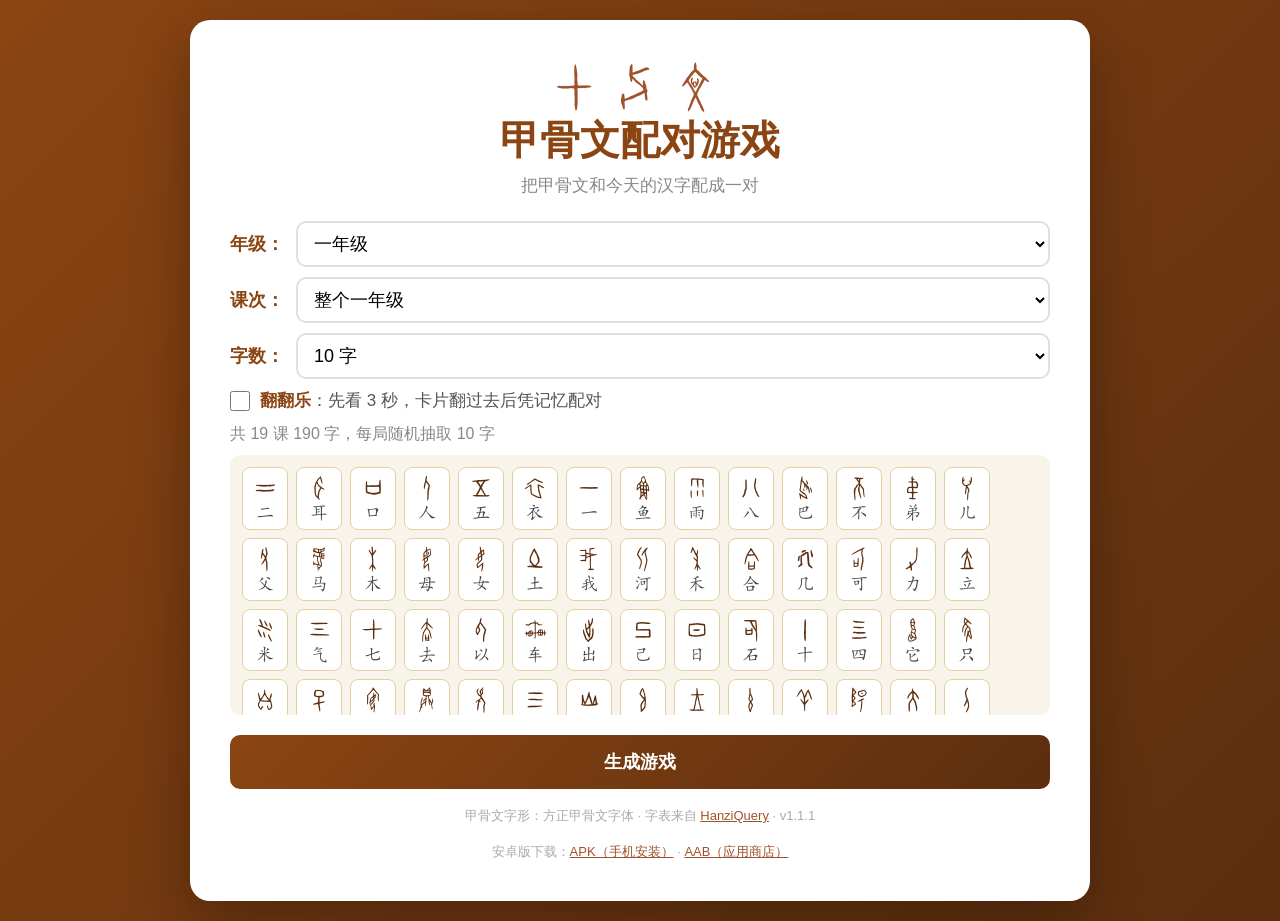
==== index.html @ 8a19fef8 "v1.1.1：安卓版改用私有签名密钥 Co-Authored-By: Claude Opus 5.5 <noreply@anthropic.com> Claude-Session: https://c" ====
<!DOCTYPE html>
<html lang="zh-CN">
<head>
    <meta charset="UTF-8">
    <meta name="viewport" content="width=device-width, initial-scale=1.0">
    <title>甲骨文配对游戏</title>
    <meta name="description" content="甲骨文和楷书配对的识字小游戏，按年级、课次选字，还有翻翻乐模式。">
    <link rel="stylesheet" href="style.css">
    <link rel="preload" href="fonts/oracle.woff2" as="font" type="font/woff2" crossorigin>
    <link rel="preload" href="fonts/kaiti.woff2" as="font" type="font/woff2" crossorigin>
    <link rel="icon" href="favicon.svg" type="image/svg+xml">
    <link rel="icon" href="favicon-32.png" sizes="32x32" type="image/png">
    <link rel="apple-touch-icon" href="apple-touch-icon.png">
</head>
<body>
    <div class="container">
        <!-- 界面一：选择字表 -->
        <div class="input-screen" id="inputScreen">
            <h1><span class="oracle-font title-oracle">甲骨文</span>甲骨文配对游戏</h1>
            <p class="subtitle">把甲骨文和今天的汉字配成一对</p>

            <div class="lesson-picker">
                <label for="gradeSelect">年级：</label>
                <select id="gradeSelect" onchange="onGradeChange()">
                    <!-- 选项由 js/game.js 生成 -->
                </select>
            </div>
            <div class="lesson-picker">
                <label for="lessonSelect">课次：</label>
                <select id="lessonSelect" onchange="updateLessonInfo()">
                    <!-- 选项由 js/game.js 生成 -->
                </select>
            </div>
            <div class="lesson-picker" id="countPicker">
                <label for="wordCount">字数：</label>
                <select id="wordCount" onchange="updateLessonInfo()">
                    <option value="6">6 字</option>
                    <option value="10" selected>10 字</option>
                    <option value="15">15 字</option>
                    <option value="20">20 字</option>
                    <option value="30">30 字</option>
                </select>
            </div>
            <label class="mode-option">
                <input type="checkbox" id="flipMode" onchange="saveSelection()">
                <span><strong>翻翻乐</strong>：先看 3 秒，卡片翻过去后凭记忆配对</span>
            </label>

            <!-- 自定义字表 -->
            <div id="customArea" class="hidden">
                <div class="instructions">
                    <strong>使用说明：</strong>输入想练习的汉字，可以连着写，也可以用空格、逗号或换行隔开。<br>
                    只有找得到甲骨文的字才会出现在游戏里（目前字库是一至四年级识读字里有甲骨文的字）。
                </div>
                <textarea id="wordInput" oninput="updateLessonInfo()" placeholder="例如：日月水火山木人口"></textarea>
            </div>

            <div class="lesson-info" id="lessonInfo"></div>
            <div class="lesson-preview hidden" id="lessonPreview"></div>

            <button class="btn btn-primary" id="startBtn" onclick="startGame()">生成游戏</button>
            <p class="footer">甲骨文字形：方正甲骨文字体 · 字表来自 <a href="https://github.com/MrWengKB/HanziQuery" target="_blank" rel="noopener">HanziQuery</a> · <span id="appVersion">v1.1.1</span></p>
            <p class="footer" id="androidLinks" hidden>安卓版下载：<a href="https://github.com/MrWengKB/OracleMatch/releases/download/apk-latest/OracleMatch.apk">APK（手机安装）</a> · <a href="https://github.com/MrWengKB/OracleMatch/releases/download/apk-latest/OracleMatch.aab">AAB（应用商店）</a></p>
            <script>
                // 下载链接只在网页版显示；安卓 App 里（appassets.androidplatform.net）保持隐藏
                if (location.hostname !== 'appassets.androidplatform.net') {
                    document.getElementById('androidLinks').hidden = false;
                }
            </script>
        </div>

        <!-- 界面二：游戏界面 -->
        <div class="game-screen hidden" id="gameScreen">
            <div class="game-top">
                <div class="game-lesson" id="gameLesson"></div>
                <div class="timer" id="timer">时间：00:00</div>
            </div>
            <div class="game-board" id="gameBoard"></div>
        </div>

        <!-- 成功提示弹窗 -->
        <div class="success-modal" id="successModal">
            <div class="modal-content">
                <h2>🎉 成功过关！</h2>
                <p>用时：<span id="finalTime"></span></p>
                <div class="modal-buttons">
                    <button class="btn btn-success" onclick="replayGame()">再玩一次</button>
                    <button class="btn btn-secondary" onclick="backToMenu()">返回设置</button>
                </div>
            </div>
        </div>

    </div>

    <script src="js/oraclelist.js"></script>
    <script src="js/game.js"></script>
</body>
</html>
---- style.css ----
/* 字体：tools/build_oraclelist.py 生成的精简字体，只含字库里的字 */
@font-face {
    font-family: 'FZOracle';
    src: url('fonts/oracle.woff2') format('woff2');
    font-display: block;
}

@font-face {
    font-family: 'OracleKaiti';
    src: url('fonts/kaiti.woff2') format('woff2');
    font-display: swap;
}

.oracle-font {
    font-family: "FZOracle", serif;
    font-weight: normal;
}

.kaiti-font {
    font-family: "OracleKaiti", "Kaiti SC", "STKaiti", "KaiTi", "楷体", serif;
}

* {
    margin: 0;
    padding: 0;
    box-sizing: border-box;
}

body {
    font-family: 'Microsoft YaHei', Arial, sans-serif;
    background: linear-gradient(135deg, #8b4513 0%, #5c2e0e 100%);
    min-height: 100vh;
    display: flex;
    justify-content: center;
    align-items: center;
    padding: 20px;
}

.container {
    background: white;
    border-radius: 20px;
    padding: 40px;
    box-shadow: 0 20px 60px rgba(0, 0, 0, 0.3);
    max-width: 900px;
    width: 100%;
}

h1 {
    text-align: center;
    color: #8b4513;
    margin-bottom: 30px;
    font-size: 2.5em;
}

/* 隐藏类 */
.hidden {
    display: none !important;
}

/* 界面一：输入界面 */
.input-screen {
    display: block;
}

.instructions {
    background: #f8f9fa;
    padding: 20px;
    border-radius: 10px;
    margin-bottom: 20px;
    line-height: 1.8;
    color: #555;
}

.instructions strong {
    color: #8b4513;
}

textarea {
    width: 100%;
    min-height: 300px;
    padding: 15px;
    border: 2px solid #e0e0e0;
    border-radius: 10px;
    font-size: 16px;
    font-family: 'Microsoft YaHei', monospace;
    resize: vertical;
    transition: border-color 0.3s;
}

textarea:focus {
    outline: none;
    border-color: #8b4513;
}

.btn {
    width: 100%;
    padding: 15px;
    margin-top: 20px;
    border: none;
    border-radius: 10px;
    font-size: 18px;
    font-weight: bold;
    cursor: pointer;
    transition: all 0.3s;
}

.btn-primary {
    background: linear-gradient(135deg, #8b4513 0%, #5c2e0e 100%);
    color: white;
}

.btn-primary:hover {
    transform: translateY(-2px);
    box-shadow: 0 10px 20px rgba(139, 69, 19, 0.3);
}

.btn-secondary {
    background: #6c757d;
    color: white;
    margin-top: 10px;
}

.btn-secondary:hover {
    background: #5a6268;
}

.btn-success {
    background: #28a745;
    color: white;
}

.btn-success:hover {
    background: #218838;
}

/* 界面二：游戏界面 */
.game-screen {
    display: block;
}

.timer {
    text-align: center;
    font-size: 22px;
    font-weight: bold;
    color: #8b4513;
    padding: 6px 16px;
    background: #f8f9fa;
    border-radius: 10px;
    white-space: nowrap;
}

/* 游戏中：界面占满整个屏幕，卡片大小由 js/game.js 根据屏幕计算 */
body.playing {
    padding: 8px;
    align-items: stretch;
}

body.playing .container {
    max-width: 1400px;
    padding: 12px 16px;
    height: calc(100vh - 16px);
    height: calc(100dvh - 16px);
    display: flex;
    flex-direction: column;
}

body.playing .game-screen {
    flex: 1;
    min-height: 0;
    display: flex;
    flex-direction: column;
}

.game-top {
    display: flex;
    justify-content: space-between;
    align-items: center;
    gap: 10px;
    margin-bottom: 10px;
}

.game-board {
    flex: 1;
    min-height: 0;
    display: grid;
    justify-content: center;
    align-content: center;
    width: 100%;
        --char-font: 36px;
}

.card {
    position: relative;
    background: linear-gradient(135deg, #8b4513 0%, #5c2e0e 100%);
    border-radius: 10px;
    display: flex;
    justify-content: center;
    align-items: center;
    font-size: var(--char-font);
    font-weight: bold;
    color: white;
    cursor: pointer;
    transition: all 0.3s;
    user-select: none;
    overflow: hidden;
    white-space: nowrap;
}

.card.card-char {
    font-size: var(--char-font);
    font-family: "OracleKaiti", "Kaiti SC", "STKaiti", "KaiTi", "楷体", serif;
}

/* 甲骨文卡：像骨片的颜色，深褐色字形 */
.card.card-oracle {
    font-size: calc(var(--char-font) * 1.08);
    font-family: "FZOracle", serif;
    font-weight: normal;
    background: linear-gradient(135deg, #f6ecd4 0%, #e3cfa3 100%);
    color: #5c2e0e;
    border: 2px solid #c9ab72;
}

/* 翻翻乐：卡片背面 */
.card.face-down {
    background: linear-gradient(135deg, #6d6d6d 0%, #3f3f3f 100%);
    color: transparent;
    border-color: transparent;
}

.card.face-down::after {
    content: '?';
    position: absolute;
    font-family: 'Microsoft YaHei', Arial, sans-serif;
    font-weight: bold;
    color: rgba(255, 255, 255, 0.9);
    font-size: var(--char-font);
}

.card.flip {
    animation: flip 0.3s ease-out;
}

@keyframes flip {
    from {
        transform: rotateY(90deg);
    }
    to {
        transform: rotateY(0);
    }
}

.card:hover {
    transform: scale(1.05);
    box-shadow: 0 10px 20px rgba(139, 69, 19, 0.4);
}

.card.selected {
    background: linear-gradient(135deg, #e8a13a 0%, #c0392b 100%);
    transform: scale(1.1);
}

.card.matched {
    animation: fadeOut 0.5s ease-out forwards;
}

@keyframes fadeOut {
    to {
        opacity: 0;
        transform: scale(0);
    }
}

/* 成功提示 */
.success-modal {
    display: none;
    position: fixed;
    top: 0;
    left: 0;
    width: 100%;
    height: 100%;
    background: rgba(0, 0, 0, 0.7);
    justify-content: center;
    align-items: center;
    z-index: 1000;
}

.modal-content {
    background: white;
    padding: 50px;
    border-radius: 20px;
    text-align: center;
    animation: bounceIn 0.5s;
}

@keyframes bounceIn {
    0% {
        transform: scale(0);
    }
    50% {
        transform: scale(1.1);
    }
    100% {
        transform: scale(1);
    }
}

.modal-content h2 {
    color: #28a745;
    font-size: 3em;
    margin-bottom: 20px;
}

.modal-content p {
    font-size: 1.5em;
    color: #555;
    margin-bottom: 30px;
}

.modal-buttons {
    flex-wrap: wrap;
    display: flex;
    gap: 15px;
    justify-content: center;
}

.modal-buttons .btn {
    width: auto;
    min-width: 150px;
    margin-top: 0;
}


/* 响应式设计 */
@media (max-width: 600px) {
    .container {
        padding: 20px;
    }

    h1 {
        font-size: 1.8em;
    }

    .modal-content {
        padding: 30px;
    }

    .modal-content h2 {
        font-size: 2em;
    }
}

/* 课次选择 */
.lesson-picker {
    display: flex;
    align-items: center;
    gap: 12px;
    flex-wrap: wrap;
    margin-bottom: 10px;
    font-size: 18px;
    color: #555;
}

.lesson-picker label {
    font-weight: bold;
    color: #8b4513;
}

.lesson-picker select {
    flex: 1;
    min-width: 200px;
    padding: 10px 12px;
    font-size: 18px;
    font-family: inherit;
    border: 2px solid #e0e0e0;
    border-radius: 10px;
    background: white;
    cursor: pointer;
}

.lesson-picker select:focus {
    outline: none;
    border-color: #8b4513;
}

.lesson-info {
    color: #888;
    font-size: 16px;
    margin-bottom: 10px;
}

.lesson-preview {
    background: #f8f4ea;
    padding: 12px;
    border-radius: 10px;
    display: flex;
    flex-wrap: wrap;
    gap: 8px;
    max-height: 260px;
    overflow-y: auto;
}

.preview-chip {
    display: inline-flex;
    flex-direction: column;
    align-items: center;
    width: 46px;
    padding: 4px 0;
    background: white;
    border: 1px solid #e3cfa3;
    border-radius: 8px;
    line-height: 1.2;
}

.preview-chip .oracle-font {
    font-size: 26px;
    color: #5c2e0e;
}

.preview-chip .kaiti-font {
    font-size: 18px;
    color: #444;
}

.game-lesson {
    color: #888;
    font-size: 18px;
    overflow: hidden;
    text-overflow: ellipsis;
    white-space: nowrap;
}

.mode-option {
    display: flex;
    align-items: center;
    gap: 10px;
    margin: 4px 0 12px;
    font-size: 17px;
    color: #555;
    cursor: pointer;
}

.mode-option input {
    width: 20px;
    height: 20px;
    accent-color: #8b4513;
    cursor: pointer;
}

.mode-option strong {
    color: #8b4513;
}

.game-hint {
    text-align: center;
    color: #b8860b;
    background: #fff8e1;
    border-radius: 10px;
    padding: 8px 12px;
    margin-bottom: 10px;
    font-size: 15px;
}

/* 标题、说明、页脚 */
h1 {
    margin-bottom: 6px;
}

.title-oracle {
    display: block;
    font-size: 1.3em;
    letter-spacing: 0.15em;
    color: #a0522d;
}

.subtitle {
    text-align: center;
    color: #888;
    margin-bottom: 24px;
    font-size: 17px;
}

#customArea textarea {
    min-height: 110px;
    margin-bottom: 10px;
    font-size: 22px;
}

.footer {
    margin-top: 18px;
    text-align: center;
    font-size: 13px;
    color: #aaa;
}

.footer a {
    color: #a0522d;
}

.card.card-oracle.selected {
    color: white;
    border-color: transparent;
}
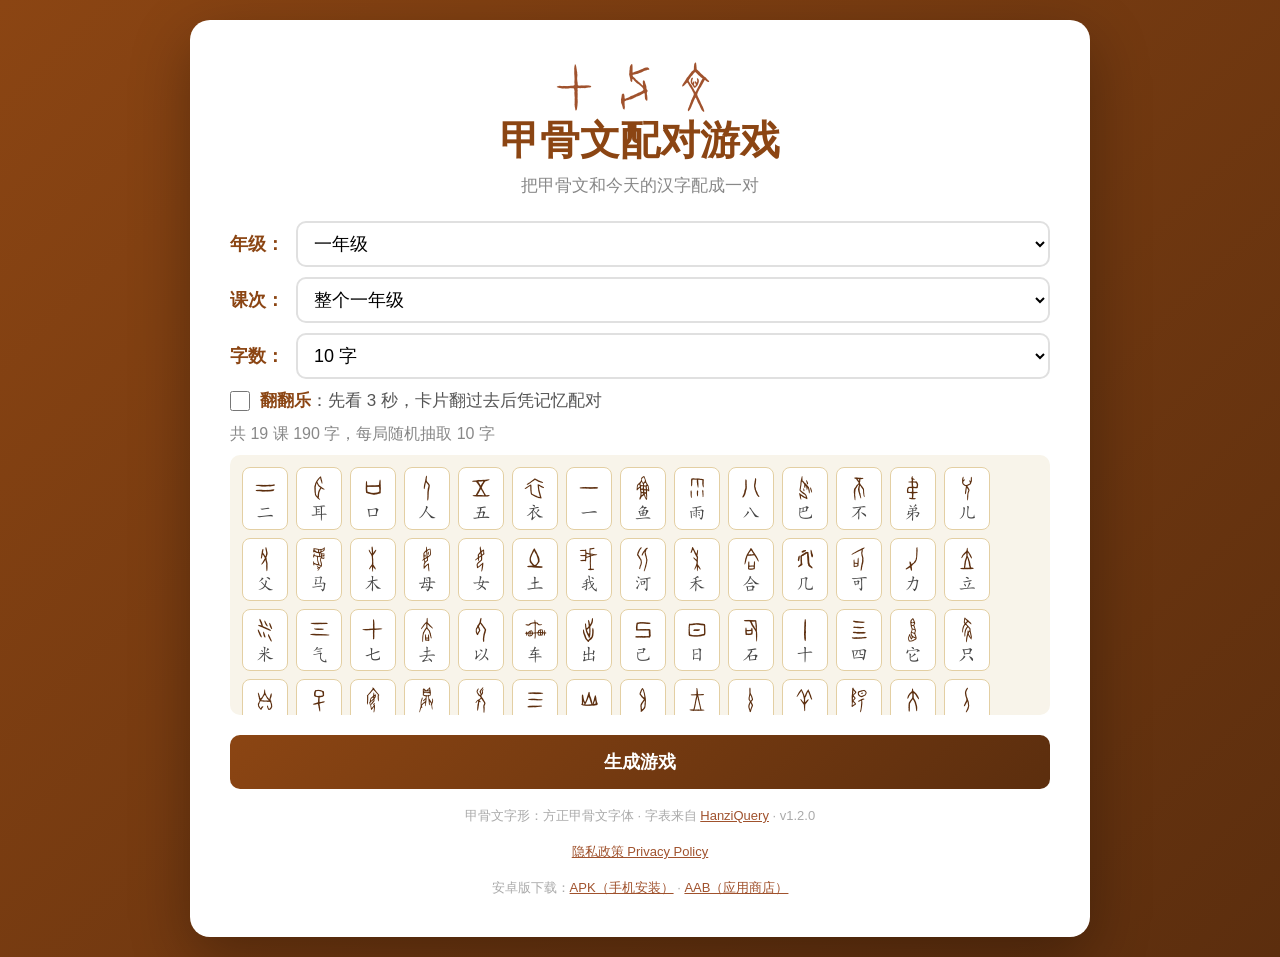
==== commit 94474a56: "v1.2.0：准备上架 Google Play - AAB 改为 play 版：targetSdk 35、无自带更新、无网络权限；APK 为 github 版，保留检查更新 - 适配 Android " ====
--- a/index.html
+++ b/index.html
@@ -59,12 +59,16 @@
             <div class="lesson-preview hidden" id="lessonPreview"></div>
 
             <button class="btn btn-primary" id="startBtn" onclick="startGame()">生成游戏</button>
-            <p class="footer">甲骨文字形：方正甲骨文字体 · 字表来自 <a href="https://github.com/MrWengKB/HanziQuery" target="_blank" rel="noopener">HanziQuery</a> · <span id="appVersion">v1.1.1</span></p>
+            <p class="footer">甲骨文字形：方正甲骨文字体 · 字表来自 <a href="https://github.com/MrWengKB/HanziQuery" target="_blank" rel="noopener">HanziQuery</a> · <span id="appVersion">v1.2.0</span></p>
+            <p class="footer"><a href="privacy.html">隐私政策 Privacy Policy</a></p>
             <p class="footer" id="androidLinks" hidden>安卓版下载：<a href="https://github.com/MrWengKB/OracleMatch/releases/download/apk-latest/OracleMatch.apk">APK（手机安装）</a> · <a href="https://github.com/MrWengKB/OracleMatch/releases/download/apk-latest/OracleMatch.aab">AAB（应用商店）</a></p>
             <script>
                 // 下载链接只在网页版显示；安卓 App 里（appassets.androidplatform.net）保持隐藏
                 if (location.hostname !== 'appassets.androidplatform.net') {
                     document.getElementById('androidLinks').hidden = false;
+                } else {
+                    // App 里不放外部链接（儿童 App 的要求），只留文字
+                    document.querySelectorAll('.footer a').forEach(a => a.replaceWith(a.textContent));
                 }
             </script>
         </div>
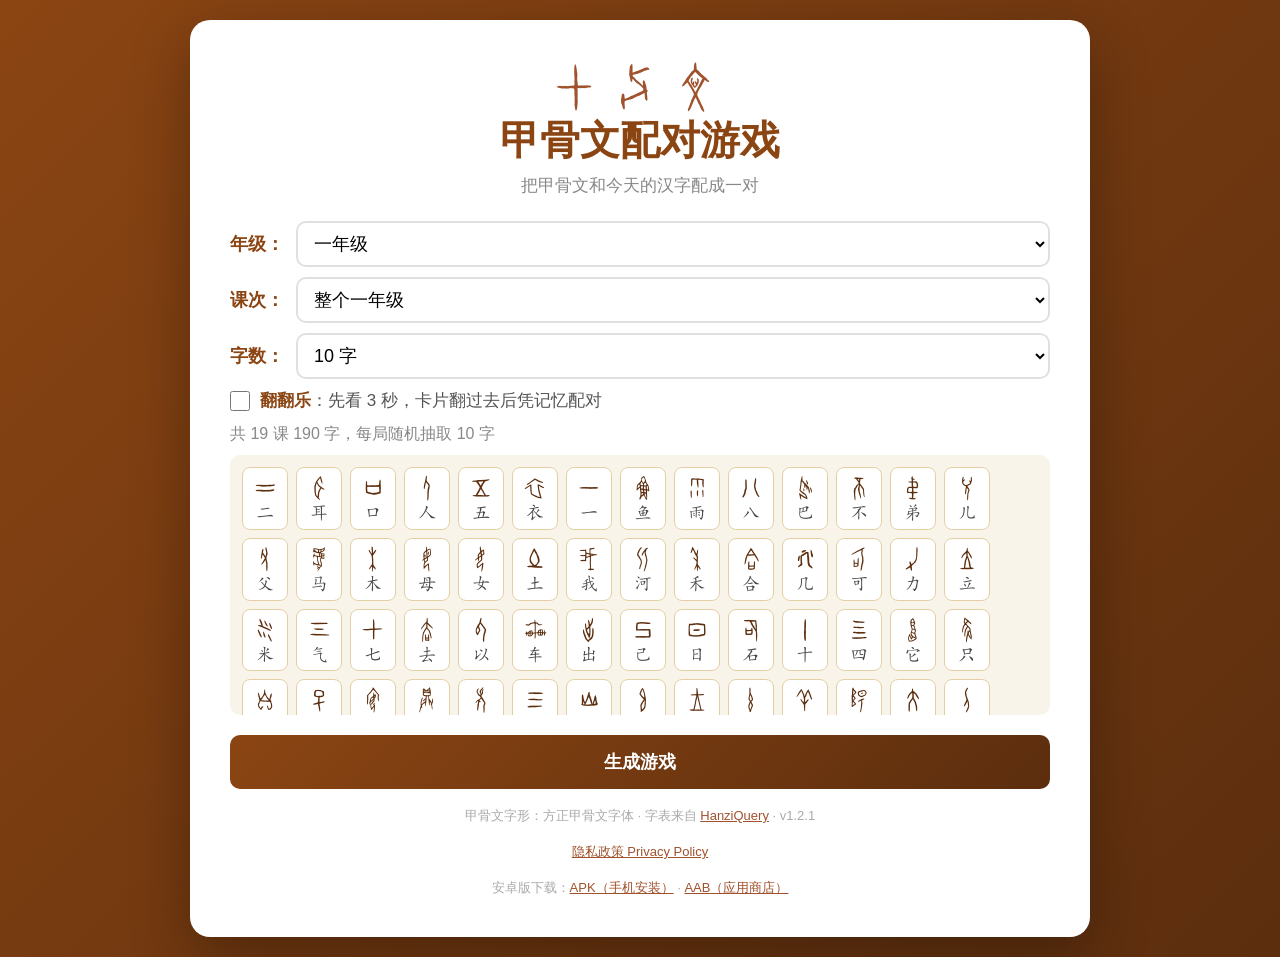
==== commit 5b99b9bc: "v1.2.1：安卓包名改为 io.github.mrwengkb.oraclematch Co-Authored-By: Claude Opus 5.5 <noreply@anthropic.com>" ====
--- a/index.html
+++ b/index.html
@@ -59,7 +59,7 @@
             <div class="lesson-preview hidden" id="lessonPreview"></div>
 
             <button class="btn btn-primary" id="startBtn" onclick="startGame()">生成游戏</button>
-            <p class="footer">甲骨文字形：方正甲骨文字体 · 字表来自 <a href="https://github.com/MrWengKB/HanziQuery" target="_blank" rel="noopener">HanziQuery</a> · <span id="appVersion">v1.2.0</span></p>
+            <p class="footer">甲骨文字形：方正甲骨文字体 · 字表来自 <a href="https://github.com/MrWengKB/HanziQuery" target="_blank" rel="noopener">HanziQuery</a> · <span id="appVersion">v1.2.1</span></p>
             <p class="footer"><a href="privacy.html">隐私政策 Privacy Policy</a></p>
             <p class="footer" id="androidLinks" hidden>安卓版下载：<a href="https://github.com/MrWengKB/OracleMatch/releases/download/apk-latest/OracleMatch.apk">APK（手机安装）</a> · <a href="https://github.com/MrWengKB/OracleMatch/releases/download/apk-latest/OracleMatch.aab">AAB（应用商店）</a></p>
             <script>
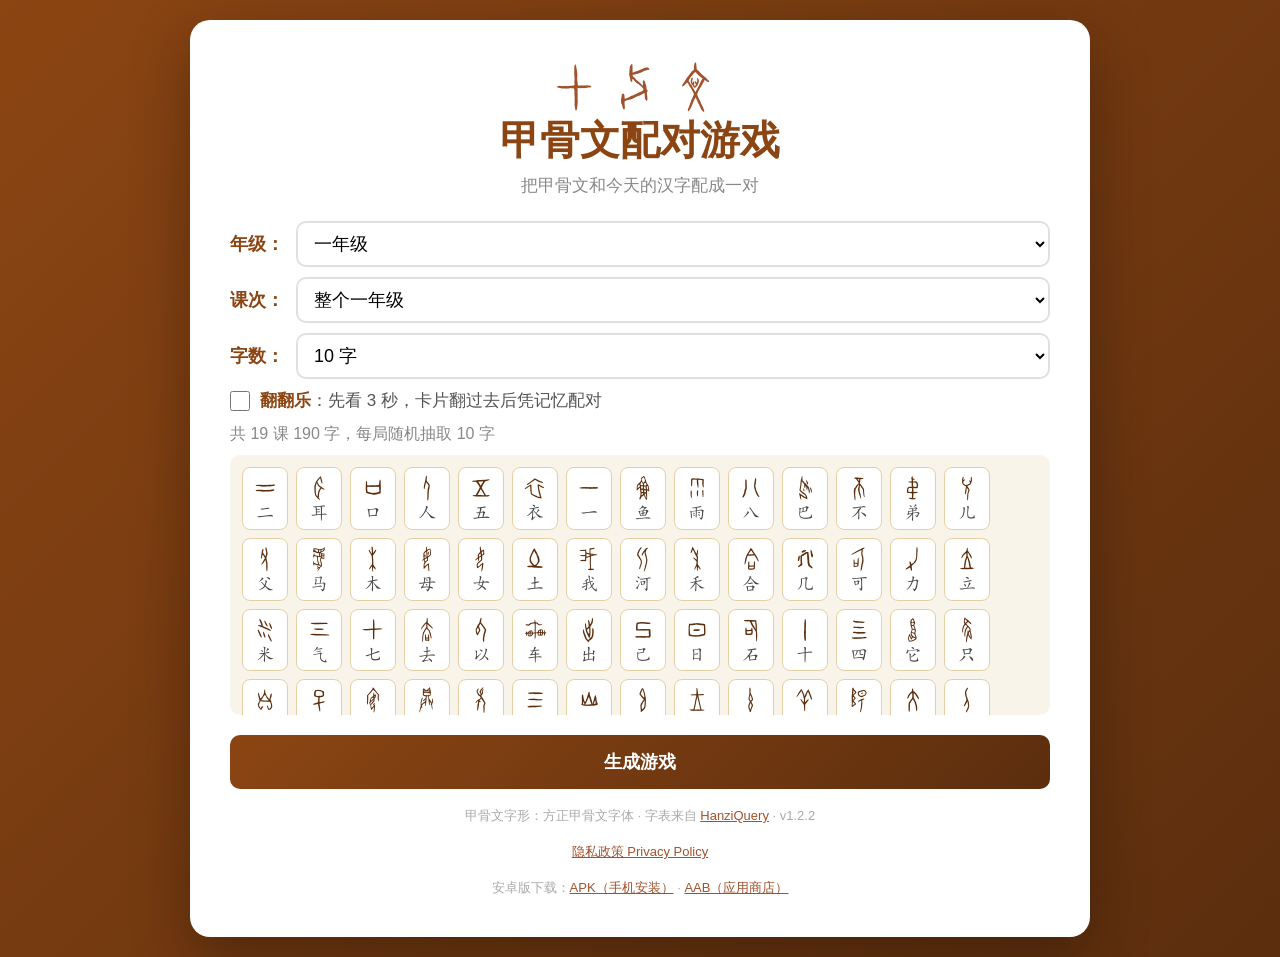
==== commit c909d453: "v1.2.2：安卓目标 API 升到 36，适配 Android 16 返回键 - compileSdk/targetSdk 36，AGP 8.11.1，Gradle 8.13 - 用 OnBackI" ====
--- a/index.html
+++ b/index.html
@@ -59,7 +59,7 @@
             <div class="lesson-preview hidden" id="lessonPreview"></div>
 
             <button class="btn btn-primary" id="startBtn" onclick="startGame()">生成游戏</button>
-            <p class="footer">甲骨文字形：方正甲骨文字体 · 字表来自 <a href="https://github.com/MrWengKB/HanziQuery" target="_blank" rel="noopener">HanziQuery</a> · <span id="appVersion">v1.2.1</span></p>
+            <p class="footer">甲骨文字形：方正甲骨文字体 · 字表来自 <a href="https://github.com/MrWengKB/HanziQuery" target="_blank" rel="noopener">HanziQuery</a> · <span id="appVersion">v1.2.2</span></p>
             <p class="footer"><a href="privacy.html">隐私政策 Privacy Policy</a></p>
             <p class="footer" id="androidLinks" hidden>安卓版下载：<a href="https://github.com/MrWengKB/OracleMatch/releases/download/apk-latest/OracleMatch.apk">APK（手机安装）</a> · <a href="https://github.com/MrWengKB/OracleMatch/releases/download/apk-latest/OracleMatch.aab">AAB（应用商店）</a></p>
             <script>
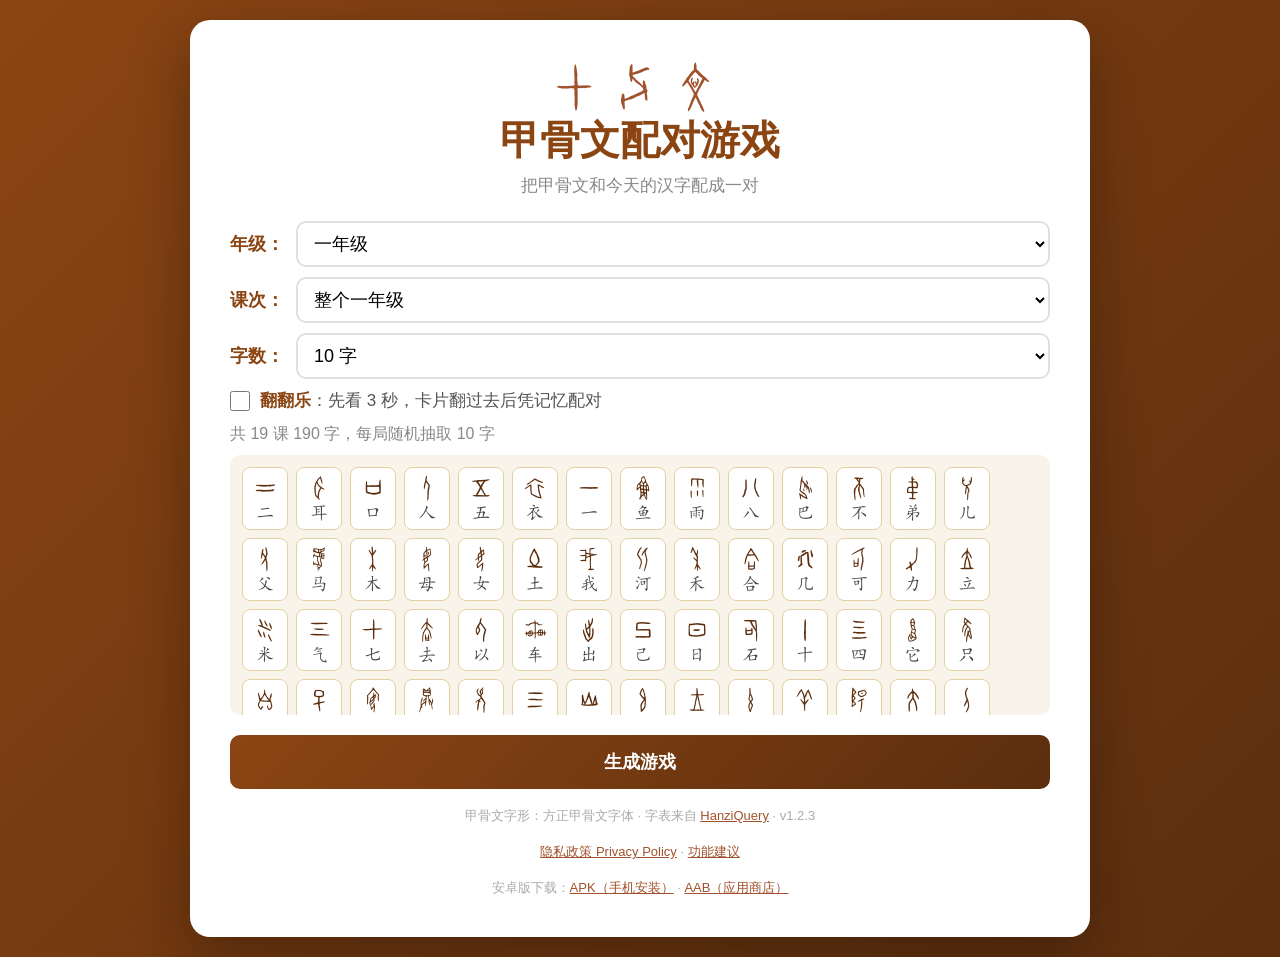
==== commit 3edf0ca9: "Add a subtle feature request link Links to https://mrwengkb.github.io/FeatureReq/?app=oraclematch  C" ====
--- a/index.html
+++ b/index.html
@@ -2,6 +2,15 @@
 <html lang="zh-CN">
 <head>
     <meta charset="UTF-8">
+    <!-- GA-START: Google Analytics (removed when building children's Android apps) -->
+    <script async src="https://www.googletagmanager.com/gtag/js?id=G-LVJJ4GY9FC"></script>
+    <script>
+      window.dataLayer = window.dataLayer || [];
+      function gtag(){dataLayer.push(arguments);}
+      gtag('js', new Date());
+      gtag('config', 'G-LVJJ4GY9FC');
+    </script>
+    <!-- GA-END -->
     <meta name="viewport" content="width=device-width, initial-scale=1.0">
     <title>甲骨文配对游戏</title>
     <meta name="description" content="甲骨文和楷书配对的识字小游戏，按年级、课次选字，还有翻翻乐模式。">
@@ -59,8 +68,8 @@
             <div class="lesson-preview hidden" id="lessonPreview"></div>
 
             <button class="btn btn-primary" id="startBtn" onclick="startGame()">生成游戏</button>
-            <p class="footer">甲骨文字形：方正甲骨文字体 · 字表来自 <a href="https://github.com/MrWengKB/HanziQuery" target="_blank" rel="noopener">HanziQuery</a> · <span id="appVersion">v1.2.2</span></p>
-            <p class="footer"><a href="privacy.html">隐私政策 Privacy Policy</a></p>
+            <p class="footer">甲骨文字形：方正甲骨文字体 · 字表来自 <a href="https://github.com/MrWengKB/HanziQuery" target="_blank" rel="noopener">HanziQuery</a> · <span id="appVersion">v1.2.3</span></p>
+            <p class="footer"><a href="privacy.html">隐私政策 Privacy Policy</a> · <a href="https://mrwengkb.github.io/FeatureReq/?app=OracleMatch" target="_blank" rel="noopener">功能建议</a></p>
             <p class="footer" id="androidLinks" hidden>安卓版下载：<a href="https://github.com/MrWengKB/OracleMatch/releases/download/apk-latest/OracleMatch.apk">APK（手机安装）</a> · <a href="https://github.com/MrWengKB/OracleMatch/releases/download/apk-latest/OracleMatch.aab">AAB（应用商店）</a></p>
             <script>
                 // 下载链接只在网页版显示；安卓 App 里（appassets.androidplatform.net）保持隐藏
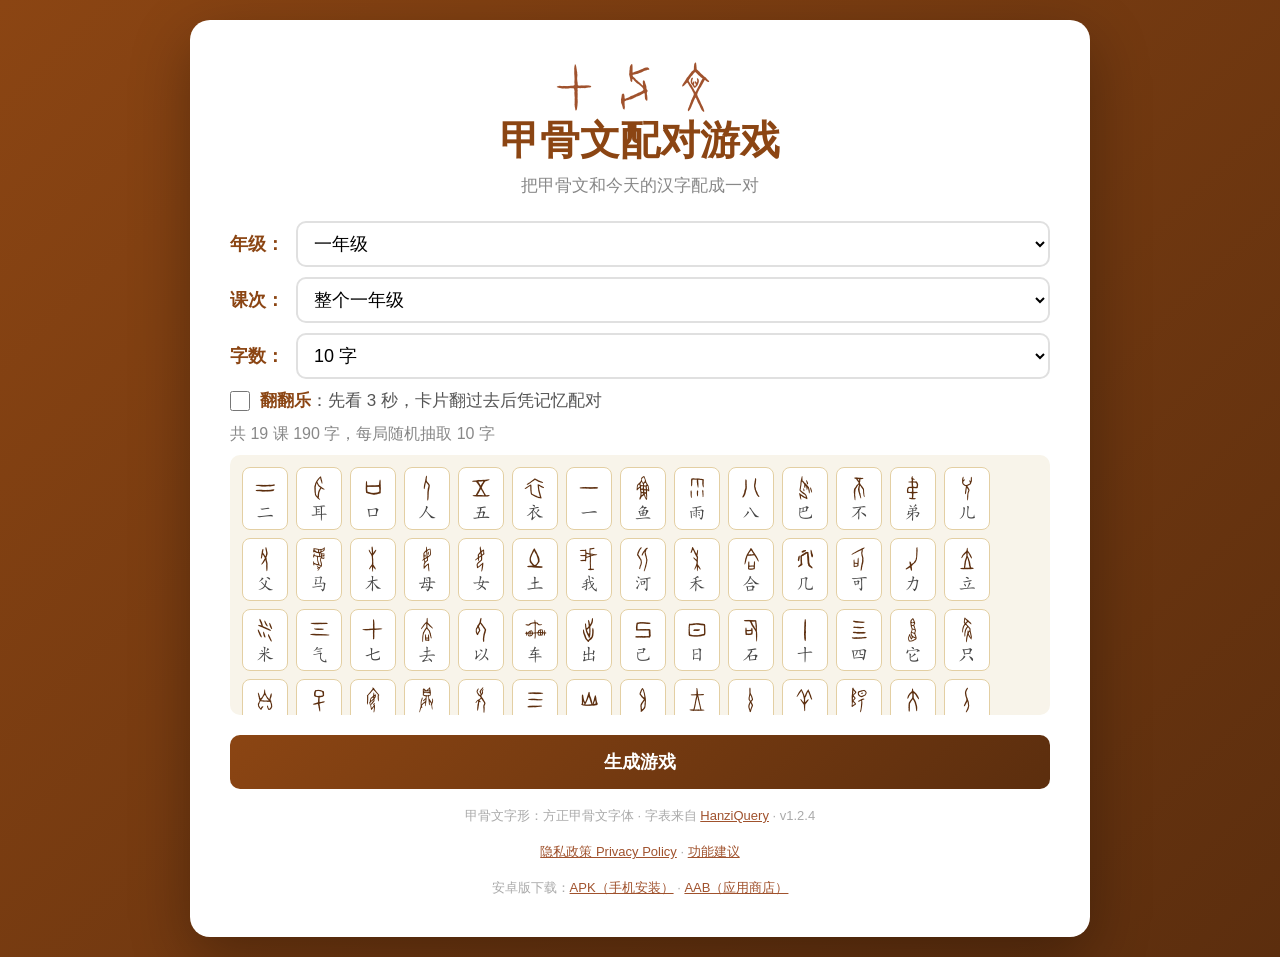
==== commit 517fe8f6: "v1.2.4：「字表来自 HanziQuery」链接到 HanziQuery 网页 Co-Authored-By: Claude Opus 5.5 <noreply@anthropic.com> Cl" ====
--- a/index.html
+++ b/index.html
@@ -68,7 +68,7 @@
             <div class="lesson-preview hidden" id="lessonPreview"></div>
 
             <button class="btn btn-primary" id="startBtn" onclick="startGame()">生成游戏</button>
-            <p class="footer">甲骨文字形：方正甲骨文字体 · 字表来自 <a href="https://github.com/MrWengKB/HanziQuery" target="_blank" rel="noopener">HanziQuery</a> · <span id="appVersion">v1.2.3</span></p>
+            <p class="footer">甲骨文字形：方正甲骨文字体 · 字表来自 <a href="https://mrwengkb.github.io/HanziQuery/" target="_blank" rel="noopener">HanziQuery</a> · <span id="appVersion">v1.2.4</span></p>
             <p class="footer"><a href="privacy.html">隐私政策 Privacy Policy</a> · <a href="https://mrwengkb.github.io/FeatureReq/?app=OracleMatch" target="_blank" rel="noopener">功能建议</a></p>
             <p class="footer" id="androidLinks" hidden>安卓版下载：<a href="https://github.com/MrWengKB/OracleMatch/releases/download/apk-latest/OracleMatch.apk">APK（手机安装）</a> · <a href="https://github.com/MrWengKB/OracleMatch/releases/download/apk-latest/OracleMatch.aab">AAB（应用商店）</a></p>
             <script>
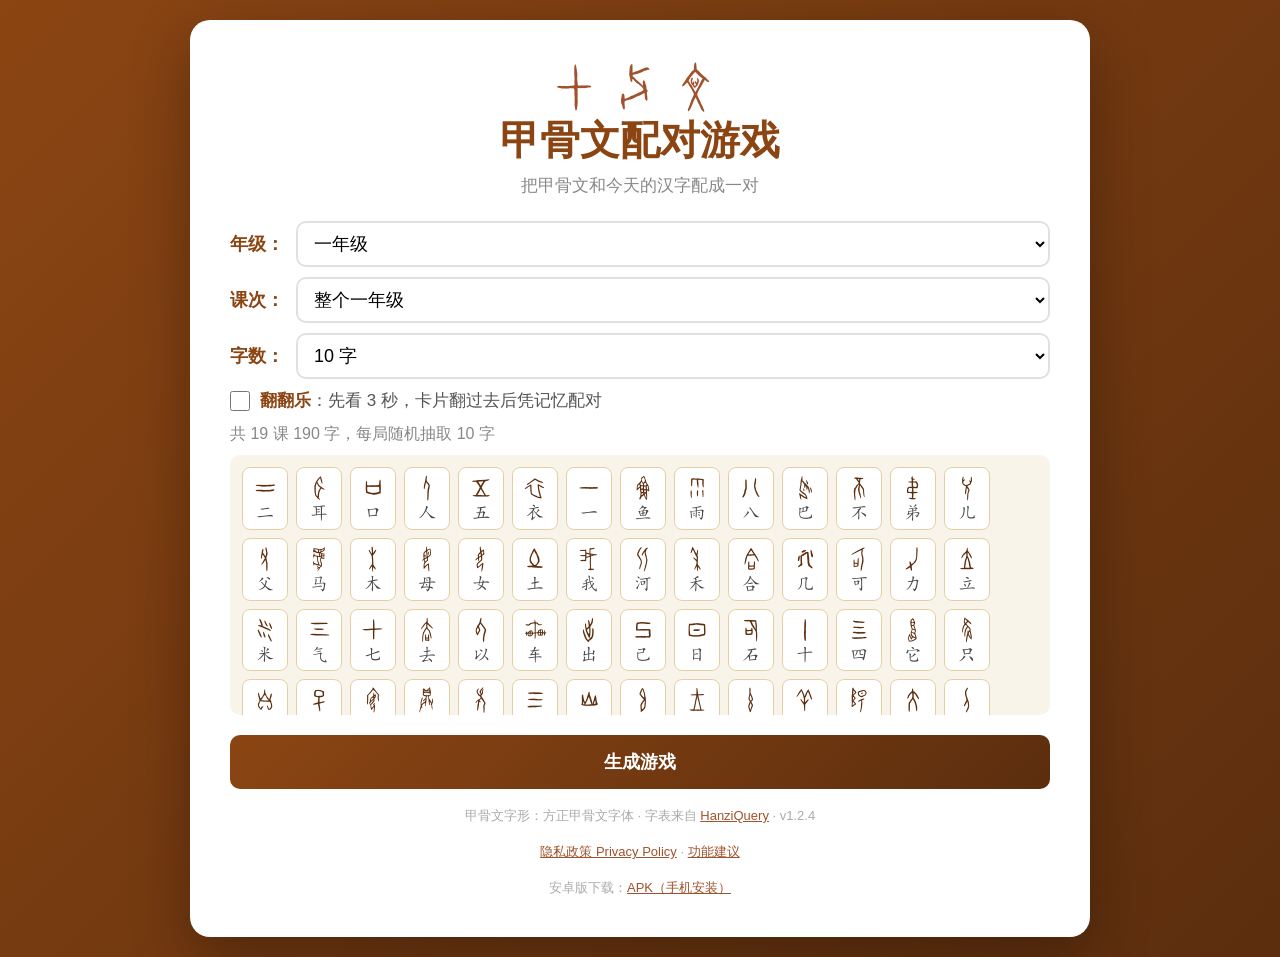
==== commit f561b7f2: "Update index.html" ====
--- a/index.html
+++ b/index.html
@@ -70,7 +70,7 @@
             <button class="btn btn-primary" id="startBtn" onclick="startGame()">生成游戏</button>
             <p class="footer">甲骨文字形：方正甲骨文字体 · 字表来自 <a href="https://mrwengkb.github.io/HanziQuery/" target="_blank" rel="noopener">HanziQuery</a> · <span id="appVersion">v1.2.4</span></p>
             <p class="footer"><a href="privacy.html">隐私政策 Privacy Policy</a> · <a href="https://mrwengkb.github.io/FeatureReq/?app=OracleMatch" target="_blank" rel="noopener">功能建议</a></p>
-            <p class="footer" id="androidLinks" hidden>安卓版下载：<a href="https://github.com/MrWengKB/OracleMatch/releases/download/apk-latest/OracleMatch.apk">APK（手机安装）</a> · <a href="https://github.com/MrWengKB/OracleMatch/releases/download/apk-latest/OracleMatch.aab">AAB（应用商店）</a></p>
+            <p class="footer" id="androidLinks" hidden>安卓版下载：<a href="https://github.com/MrWengKB/OracleMatch/releases/download/apk-latest/OracleMatch.apk">APK（手机安装）</a><!-- · <a href="https://github.com/MrWengKB/OracleMatch/releases/download/apk-latest/OracleMatch.aab">AAB（应用商店）</a>--></p>
             <script>
                 // 下载链接只在网页版显示；安卓 App 里（appassets.androidplatform.net）保持隐藏
                 if (location.hostname !== 'appassets.androidplatform.net') {
